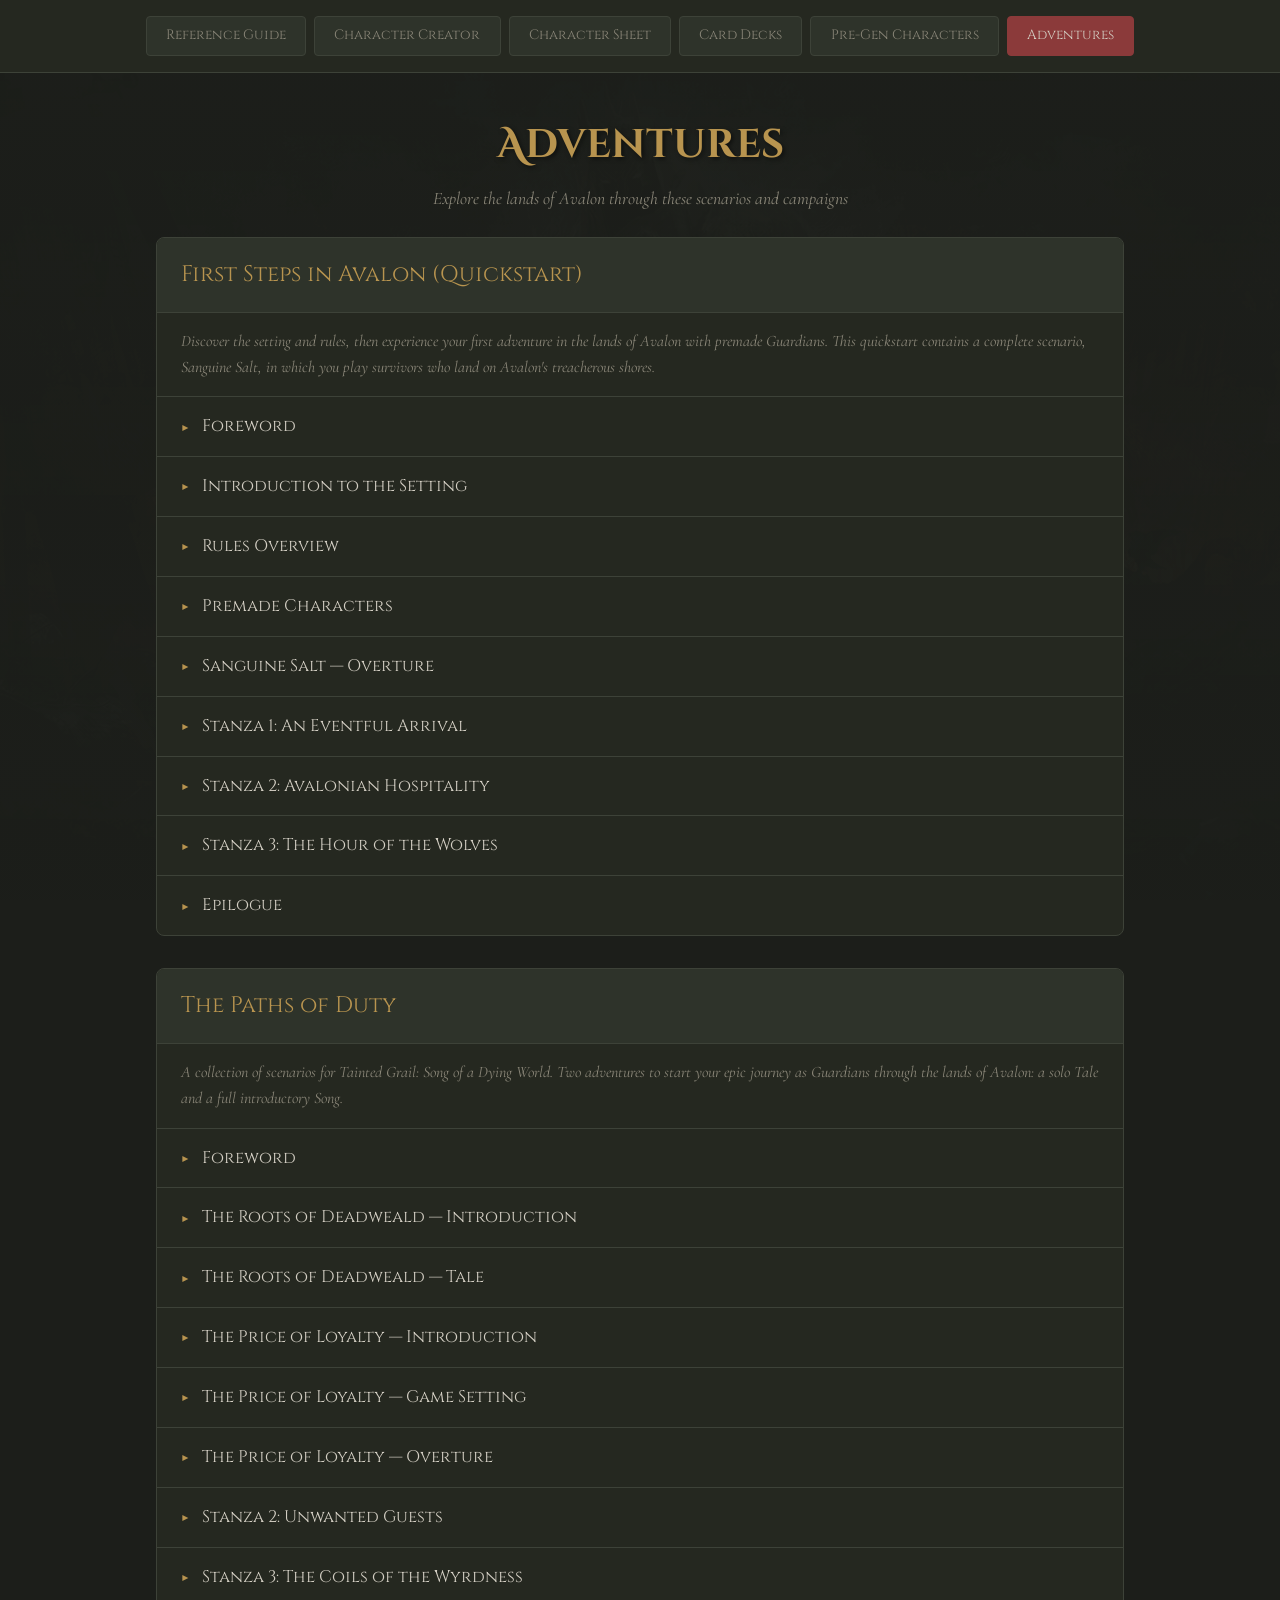
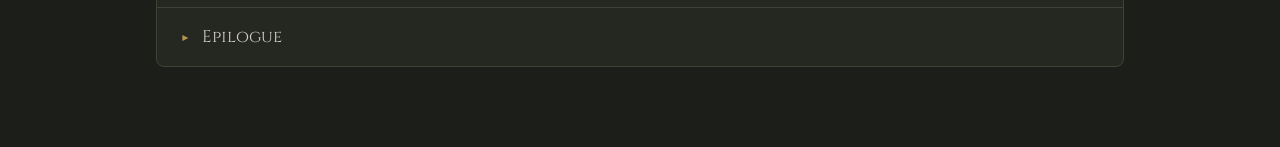
==== adventures.html @ 136510fa "Add files via upload" ====
<!DOCTYPE html>
<html lang="en">
<head>
    <meta charset="UTF-8">
    <meta name="viewport" content="width=device-width, initial-scale=1.0">
    <title>Adventures - Tainted Grail</title>
    <link href="https://fonts.googleapis.com/css2?family=Cinzel+Decorative:wght@400;700&family=Cinzel:wght@400;600;700&family=Cormorant+Garamond:ital,wght@0,400;0,600;1,400&display=swap" rel="stylesheet">
    <style>
        :root {
            --bg-primary: #1c1e1a;
            --bg-secondary: #252820;
            --bg-card: #2e332a;
            --text-primary: #d4cfc4;
            --text-secondary: #8a8678;
            --accent: #8b3a3a;
            --gold: #b8944f;
            --green: #6b8f71;
            --border: #3d4238;
        }

        * { margin: 0; padding: 0; box-sizing: border-box; }

        body {
            font-family: 'Cormorant Garamond', serif;
            background-color: var(--bg-primary);
            color: var(--text-primary);
            min-height: 100vh;
            line-height: 1.6;
        }

        body::before {
            content: '';
            position: fixed;
            top: 0; left: 0; width: 100%; height: 100%;
            background: url('King_Arthur.jpg') center/cover no-repeat fixed;
            opacity: 0.15;
            z-index: -2;
        }

        body::after {
            content: '';
            position: fixed;
            top: 0; left: 0; width: 100%; height: 100%;
            background: linear-gradient(180deg, rgba(28,30,26,0.95) 0%, rgba(28,30,26,0.85) 50%, rgba(28,30,26,0.95) 100%);
            z-index: -1;
        }

        .top-nav {
            background: var(--bg-secondary);
            border-bottom: 1px solid var(--border);
            padding: 1rem;
            position: sticky;
            top: 0;
            z-index: 100;
        }

        .tab-buttons {
            display: flex;
            flex-wrap: wrap;
            gap: 0.5rem;
            justify-content: center;
            max-width: 1200px;
            margin: 0 auto;
        }

        .tab-btn {
            padding: 0.5rem 1.2rem;
            background: var(--bg-card);
            border: 1px solid var(--border);
            border-radius: 4px;
            color: var(--text-secondary);
            text-decoration: none;
            font-family: 'Cinzel', serif;
            font-size: 0.85rem;
            transition: all 0.3s ease;
        }

        .tab-btn:hover, .tab-btn.active {
            background: var(--accent);
            color: var(--text-primary);
            border-color: var(--accent);
        }

        .page-header {
            text-align: center;
            padding: 2.5rem 1rem 1.5rem;
        }

        .page-header h1 {
            font-family: 'Cinzel Decorative', cursive;
            font-size: 2.5rem;
            color: var(--gold);
            text-shadow: 2px 2px 4px rgba(0,0,0,0.5);
            margin-bottom: 0.5rem;
        }

        .page-header p {
            color: var(--text-secondary);
            font-size: 1.1rem;
            font-style: italic;
        }

        /* Adventure Content */
        .content-wrapper {
            max-width: 1000px;
            margin: 0 auto;
            padding: 0 1rem 3rem;
        }

        .adventure-block {
            background: var(--bg-secondary);
            border: 1px solid var(--border);
            border-radius: 8px;
            margin-bottom: 2rem;
            overflow: hidden;
        }

        .adventure-title {
            font-family: 'Cinzel', serif;
            font-size: 1.4rem;
            color: var(--gold);
            padding: 1.2rem 1.5rem;
            background: var(--bg-card);
            border-bottom: 1px solid var(--border);
        }

        .adventure-intro {
            padding: 1rem 1.5rem;
            font-size: 1rem;
            color: var(--text-secondary);
            font-style: italic;
            border-bottom: 1px solid var(--border);
        }

        /* Collapsible Chapters */
        .chapter {
            border-bottom: 1px solid var(--border);
        }

        .chapter:last-child { border-bottom: none; }

        .chapter-header {
            display: flex;
            align-items: center;
            padding: 1rem 1.5rem;
            cursor: pointer;
            transition: background 0.2s ease;
            gap: 0.8rem;
        }

        .chapter-header:hover {
            background: rgba(184,148,79,0.05);
        }

        .chapter-arrow {
            color: var(--gold);
            font-size: 0.8rem;
            transition: transform 0.3s ease;
            flex-shrink: 0;
        }

        .chapter.open .chapter-arrow {
            transform: rotate(90deg);
        }

        .chapter-name {
            font-family: 'Cinzel', serif;
            font-size: 1.05rem;
            color: var(--text-primary);
        }

        .chapter-content {
            display: none;
            padding: 0 1.5rem 1.5rem 2.5rem;
            font-size: 1rem;
            line-height: 1.8;
        }

        .chapter.open .chapter-content {
            display: block;
        }

        .chapter-content p {
            margin-bottom: 1rem;
        }

        .chapter-content h4 {
            font-family: 'Cinzel', serif;
            color: var(--gold);
            margin: 1.2rem 0 0.5rem;
            font-size: 1rem;
        }

        .chapter-content .boxed {
            background: var(--bg-card);
            border: 1px solid var(--border);
            border-radius: 6px;
            padding: 1rem;
            margin: 1rem 0;
        }

        .chapter-content .boxed strong {
            color: var(--gold);
        }

        .chapter-content ul {
            margin: 0.5rem 0 1rem 1.5rem;
        }

        .chapter-content ul li {
            margin-bottom: 0.3rem;
        }

        @media (max-width: 768px) {
            .page-header h1 { font-size: 1.8rem; }
            .tab-btn { font-size: 0.75rem; padding: 0.4rem 0.8rem; }
            .adventure-title { font-size: 1.2rem; }
            .chapter-header { padding: 0.8rem 1rem; }
            .chapter-content { padding: 0 1rem 1rem 1.8rem; }
        }
    </style>
</head>
<body>
    <nav class="top-nav">
        <div class="tab-buttons">
            <a href="index.html" class="tab-btn">Reference Guide</a>
            <a href="index.html#tab-creator" class="tab-btn">Character Creator</a>
            <a href="index.html#tab-sheet" class="tab-btn">Character Sheet</a>
            <a href="decks.html" class="tab-btn">Card Decks</a>
            <a href="pregens.html" class="tab-btn">Pre-Gen Characters</a>
            <a href="adventures.html" class="tab-btn active">Adventures</a>
        </div>
    </nav>

    <div class="page-header">
        <h1>Adventures</h1>
        <p>Explore the lands of Avalon through these scenarios and campaigns</p>
    </div>

    <div class="content-wrapper">

        <!-- First Steps in Avalon -->
        <div class="adventure-block">
            <div class="adventure-title">First Steps in Avalon (Quickstart)</div>
            <div class="adventure-intro">
                Discover the setting and rules, then experience your first adventure in the lands of Avalon with premade Guardians. This quickstart contains a complete scenario, <em>Sanguine Salt</em>, in which you play survivors who land on Avalon's treacherous shores.
            </div>

            <div class="chapter" id="qs-foreword">
                <div class="chapter-header" onclick="toggleChapter('qs-foreword')">
                    <span class="chapter-arrow">&#9654;</span>
                    <span class="chapter-name">Foreword</span>
                </div>
                <div class="chapter-content">
                    <p><em>First Steps In Avalon</em> is a quickstart for the role-playing game Tainted Grail: Song of a Dying World. Discover the setting and rules, then experience your first adventure in the lands of Avalon with premade Guardians.</p>
                    <p>The quickstart includes:</p>
                    <ul>
                        <li><strong>Introduction to the Setting</strong> &mdash; Tainted Grail is a twilight fantasy setting with a melancholic and corrupted reinterpretation of the Arthurian cycle and Celtic myths.</li>
                        <li><strong>Rules Overview</strong> &mdash; Uses an adapted version of the Shadows of Esteren rules system. Intuitive and accessible, emphasis on roleplaying and moral development.</li>
                        <li><strong>Premade Characters</strong> &mdash; Four simplified Character Sheets: Algren the dedicated bodyguard; Thane Jarna; Sheem the reckless navigator; and Velnort the clan chronicler.</li>
                        <li><strong>First Song: Sanguine Salt</strong> &mdash; A complete scenario in which you play survivors landing on Avalon's treacherous shores.</li>
                    </ul>
                </div>
            </div>

            <div class="chapter" id="qs-setting">
                <div class="chapter-header" onclick="toggleChapter('qs-setting')">
                    <span class="chapter-arrow">&#9654;</span>
                    <span class="chapter-name">Introduction to the Setting</span>
                </div>
                <div class="chapter-content">
                    <p>Tainted Grail is a twilight fantasy setting inspired by the Arthurian myth and Celtic legends. The Characters belong to one of the last surviving human communities after a terrible cataclysm, the Fall of Avalon, which occurred a century ago on the mysterious isle of Avalon.</p>
                    <p>The island was once home to the legendary King Arthur and his people, who fled a deadly epidemic known as the Red Death. However, their new home was no hospitable shelter: soon, humanity had to wrest its right to exist and come to terms with Avalon's endemic forces, such as the Wyrdness&mdash;a transformative magical phenomenon frequently occurring as a dense fog&mdash;and the Fore-dwellers&mdash;four-armed titans believed to be the island's original inhabitants.</p>
                    <h4>Before Avalon</h4>
                    <p>So much knowledge was lost in the exodus to Avalon. Upon leaving the Homelands, humanity renounced its roots. They followed King Arthur across the sea, himself guided by a disembodied voice and supernatural visions. Arthur and his own landed on a strange island. There was no Red Death to be found here: only a far more fearsome ancestral calamity.</p>
                    <h4>The Fore-dwellers and the Conquest of Avalon</h4>
                    <p>After landing on Avalon, humanity's ordeal was far from over. The island wasn't uninhabited and Man now had to contend with the Fore-dwellers: powerful, four-armed creatures encased in heavy armor. Thanks to treachery within their ranks and Arthur's valor, the giants lost their edge and were driven back to the heart of the island. Then began the construction of Camelot, the seat of royal power.</p>
                    <h4>Merlin and the Menhirs</h4>
                    <p>Merlin was Arthur's most trusted advisor and a great arcane theorist. He magically altered the standing stones that dot the island. The menhirs gained the power to repel the Wyrdness and weaken the Fore-dwellers. Over three centuries later, the menhirs' magic was extinguished and no one knows why. Avalon fell prey to chaos and the primordial Wyrdness.</p>
                    <h4>Queen Morgaine and the Raven Lord</h4>
                    <p>With the Wyrdness and the Fore-dwellers, the age-old hatred returned. Humanity went mad and the island descended into civil war. One century later, the island has been divided into many smaller kingdoms. In the northern reaches, Lord Mordred learned necromancy and made pacts with dark powers. Queen Morgaine governs Camelot with her council, pushing for the recolonization of the island.</p>
                    <h4>The Wyrdness</h4>
                    <p>The Wyrdness isn't just a thick, mile-wide fog that holds the people of Avalon hostage. It moves with the wind, but seems to have a consciousness of its own. Everything it swallows&mdash;plants, beasts, men&mdash;is spat back out: broken, distorted, maddened, altered. Only an insane person would venture into the Wyrdness without a Wyrdcandle or some protective talisman.</p>
                    <h4>Avalon's Defenders</h4>
                    <p>Mistfarers are explorers, guides and sentries. Knights are the only ones who can stand up against the Fore-dwellers. Wyrdhunters are zealot avengers, hunting down abominations that slay peasants and knights alike.</p>
                </div>
            </div>

            <div class="chapter" id="qs-rules">
                <div class="chapter-header" onclick="toggleChapter('qs-rules')">
                    <span class="chapter-arrow">&#9654;</span>
                    <span class="chapter-name">Rules Overview</span>
                </div>
                <div class="chapter-content">
                    <h4>Ways</h4>
                    <p>A Character's mental or physical skills aren't defined by ability scores. Instead, the five Ways determine their major personality traits:</p>
                    <ul>
                        <li><strong>Awareness</strong> &mdash; link with their environment, the wild and the unpredictable world</li>
                        <li><strong>Combativeness</strong> &mdash; ardor and pugnacity, motivation and will to act</li>
                        <li><strong>Conviction</strong> &mdash; fervor, commitment and beliefs</li>
                        <li><strong>Creativity</strong> &mdash; imagination, inventiveness and resourcefulness</li>
                        <li><strong>Reason</strong> &mdash; intellect, rationalization, capacity to learn</li>
                    </ul>
                    <p>Each Way ranges from 1 to 5, with a different rating assigned to each.</p>

                    <h4>Skills (Domains)</h4>
                    <p>Skills are divided into 20 generic Domains. Each extends into Disciplines for specialization. Domain ratings max at 5; Disciplines range from 6 to 15.</p>
                    <div class="boxed">
                        <strong>Interpreting Skill Ratings:</strong> 0 = no knowledge; 1-2 = beginner; 3-5 = decent; 6-9 = professional; 10-12 = expert; 13-14 = master; 15 = living legend.
                    </div>

                    <h4>Resolution of Action</h4>
                    <p>Roll 1D10 + Domain (or Discipline) + associated Way against a Difficulty Threshold.</p>
                    <div class="boxed">
                        <strong>Difficulty Thresholds:</strong> Easy 8 | Standard 11 | Complicated 14 | Difficult 17 | Very Difficult 20 | Exceptional 25 | Heroic 30 | Superhuman 35
                    </div>

                    <h4>Combat</h4>
                    <p>Confrontations are brutal and merciless. The system emphasizes the danger of armed confrontation. Every battle can result in death. Players are urged to exercise caution and strategize.</p>

                    <h4>Health &amp; Sanity</h4>
                    <p>Characters track Health conditions (Good, Okay -1, Bad -2, Critical -3, Agony) and Sanity via Mental Resistance rolls and Torment/Rout mechanics.</p>

                    <h4>The Wyrdness</h4>
                    <p>The Wyrdness manifests as magical mist with varying levels of intensity. Effects range from minor discomfort to deadly transformation. Wyrdcandles and menhirs provide protection.</p>
                </div>
            </div>

            <div class="chapter" id="qs-characters">
                <div class="chapter-header" onclick="toggleChapter('qs-characters')">
                    <span class="chapter-arrow">&#9654;</span>
                    <span class="chapter-name">Premade Characters</span>
                </div>
                <div class="chapter-content">
                    <p>The quickstart includes four premade Guardians:</p>
                    <ul>
                        <li><strong>Algren</strong> &mdash; The dedicated bodyguard</li>
                        <li><strong>Jarna</strong> &mdash; Thane who didn't choose this life</li>
                        <li><strong>Sheem</strong> &mdash; The reckless navigator</li>
                        <li><strong>Velnort</strong> &mdash; The clan chronicler</li>
                    </ul>
                    <p>These are simplified Character Sheets suitable for learning the system. Full character creation rules are in the Corebook.</p>
                </div>
            </div>

            <div class="chapter" id="qs-overture">
                <div class="chapter-header" onclick="toggleChapter('qs-overture')">
                    <span class="chapter-arrow">&#9654;</span>
                    <span class="chapter-name">Sanguine Salt &mdash; Overture</span>
                </div>
                <div class="chapter-content">
                    <p>The scenario <em>Sanguine Salt</em> is the introductory adventure. Players take on the role of survivors landing on Avalon's treacherous shores. The Overture sets the scene and introduces the Characters to their situation.</p>
                    <p>This Song is designed for 2 to 4 players using the premade characters provided. One participant takes on the role of the leader (game master) while the others play the Guardians.</p>
                </div>
            </div>

            <div class="chapter" id="qs-stanza1">
                <div class="chapter-header" onclick="toggleChapter('qs-stanza1')">
                    <span class="chapter-arrow">&#9654;</span>
                    <span class="chapter-name">Stanza 1: An Eventful Arrival</span>
                </div>
                <div class="chapter-content">
                    <p>The Characters arrive at a coastal settlement battered by recent storms. The community is on edge after losing contact with neighboring villages. The Guardians must establish themselves, gather information, and decide how to approach the growing tension among the settlers.</p>
                    <p>Key elements include meeting the local population, investigating rumors of disappearances, and navigating social dynamics between factions within the hamlet.</p>
                </div>
            </div>

            <div class="chapter" id="qs-stanza2">
                <div class="chapter-header" onclick="toggleChapter('qs-stanza2')">
                    <span class="chapter-arrow">&#9654;</span>
                    <span class="chapter-name">Stanza 2: Avalonian Hospitality</span>
                </div>
                <div class="chapter-content">
                    <p>The Characters delve deeper into the community's troubles. They discover that the settlement's problems are not merely mundane &mdash; the Wyrdness creeps ever closer, and not everyone is what they seem. Trust is a rare commodity in Avalon.</p>
                    <p>This stanza focuses on investigation, social interaction, and building alliances. The Characters must piece together clues while managing the suspicion directed at outsiders.</p>
                </div>
            </div>

            <div class="chapter" id="qs-stanza3">
                <div class="chapter-header" onclick="toggleChapter('qs-stanza3')">
                    <span class="chapter-arrow">&#9654;</span>
                    <span class="chapter-name">Stanza 3: The Hour of the Wolves</span>
                </div>
                <div class="chapter-content">
                    <p>The climax of the adventure. The threats converge and the Characters must make difficult choices under pressure. Combat is likely, but clever players may find alternative solutions. The Wyrdness plays a central role in the final confrontation.</p>
                    <p>This stanza tests all the skills the players have learned: combat, social interaction, exploration, and moral decision-making. Multiple outcomes are possible depending on the Characters' actions throughout the scenario.</p>
                </div>
            </div>

            <div class="chapter" id="qs-epilogue">
                <div class="chapter-header" onclick="toggleChapter('qs-epilogue')">
                    <span class="chapter-arrow">&#9654;</span>
                    <span class="chapter-name">Epilogue</span>
                </div>
                <div class="chapter-content">
                    <p>The aftermath of the Characters' choices. Depending on outcomes, the settlement may be saved, transformed, or abandoned. The epilogue provides hooks for continuing adventures and transitions into the full Tainted Grail campaign.</p>
                </div>
            </div>
        </div>

        <!-- The Paths of Duty -->
        <div class="adventure-block">
            <div class="adventure-title">The Paths of Duty</div>
            <div class="adventure-intro">
                A collection of scenarios for Tainted Grail: Song of a Dying World. Two adventures to start your epic journey as Guardians through the lands of Avalon: a solo Tale and a full introductory Song.
            </div>

            <div class="chapter" id="pd-foreword">
                <div class="chapter-header" onclick="toggleChapter('pd-foreword')">
                    <span class="chapter-arrow">&#9654;</span>
                    <span class="chapter-name">Foreword</span>
                </div>
                <div class="chapter-content">
                    <p><em>The Paths of Duty</em> gives you two adventures to start your epic journey as Guardians through the lands of Avalon.</p>
                    <ul>
                        <li><strong>The Roots of Deadweald</strong> &mdash; A short choose-your-own-adventure Tale that teaches players and leaders about Tainted Grail with a step-by-step introduction. Play as Heane, a young woman traveling with her clan in their ultimate trek to find a safe, fertile land at the heart of Avalon.</li>
                        <li><strong>The Price of Loyalty</strong> &mdash; A complete introductory scenario exploring the themes and landscapes of the Tainted Grail TTRPG. Play the loyal defenders of the Bedegraine March, exposed to danger by the disappearance of its lord.</li>
                    </ul>
                </div>
            </div>

            <div class="chapter" id="pd-roots-intro">
                <div class="chapter-header" onclick="toggleChapter('pd-roots-intro')">
                    <span class="chapter-arrow">&#9654;</span>
                    <span class="chapter-name">The Roots of Deadweald &mdash; Introduction</span>
                </div>
                <div class="chapter-content">
                    <p><em>The Roots of Deadweald</em> is a Tale, a short Choose-Your-Own-Adventure scenario lasting 30 to 45 minutes. This Tale is for all participants at the table, regardless of role. Players and leaders alike can embark upon this adventure and discover Heane's story, which serves as an introduction to the universe and game mechanics.</p>
                    <p>It can be played by individual participants, one by one, or in pairs. If you opt to work as a duo, one participant can be the narrator, reading the directions aloud, while the other plays Heane.</p>
                    <h4>What You Need</h4>
                    <ul>
                        <li>A ten-sided die (D10)</li>
                        <li>Heane's Character Sheet (provided)</li>
                        <li>Paper and pencil for notes</li>
                    </ul>
                    <h4>Heane's Character</h4>
                    <p>Heane is a courageous 15-year-old nomad shepherdess from the People of the Hinterlands. She journeys through the mist with her family and their clan on a quest for a safe haven. Her Ways: Combativeness 5, Creativity 2, Awareness 4, Conviction 3, Reason 1. She has the Mistwalker advantage.</p>
                </div>
            </div>

            <div class="chapter" id="pd-roots-tale">
                <div class="chapter-header" onclick="toggleChapter('pd-roots-tale')">
                    <span class="chapter-arrow">&#9654;</span>
                    <span class="chapter-name">The Roots of Deadweald &mdash; Tale</span>
                </div>
                <div class="chapter-content">
                    <p>For days now, you have been traveling in a convoy together with what remains of your clan. Recently driven from your homeland by the Wyrdness, your only option was to set off for the unknown, for a land of sanctuary: Vertbreuil, a thousand-year-old forest in the middle of the island of Avalon, protected from the mists by an impenetrable ring of trees.</p>
                    <p>Day after day, the mist and wild beasts have thinned your ranks. Your group now numbers only a dozen scrawny individuals. Your parents are at the head of the procession, armed with the last working ogham, a magical stone that can keep the Wyrdness at bay.</p>
                    <p>The Tale introduces key mechanics through play:</p>
                    <ul>
                        <li><strong>First Resolution Roll</strong> &mdash; Perception, Compassion, or Natural Environment to assess a stranger approaching your convoy</li>
                        <li><strong>Combat: Initiative</strong> &mdash; Roll D10 + Speed to determine order of action</li>
                        <li><strong>Combat: Actions</strong> &mdash; Move (6 yards) and perform an action each Round</li>
                        <li><strong>Contested Actions</strong> &mdash; Stealth vs. pursuers' Perception</li>
                        <li><strong>The Wyrdness</strong> &mdash; Encounter with the mist and its effects</li>
                    </ul>
                    <p>Each resolution has success and failure paths that branch the narrative, teaching consequences of dice rolls while advancing Heane's story toward Deadweald.</p>
                </div>
            </div>

            <div class="chapter" id="pd-price-intro">
                <div class="chapter-header" onclick="toggleChapter('pd-price-intro')">
                    <span class="chapter-arrow">&#9654;</span>
                    <span class="chapter-name">The Price of Loyalty &mdash; Introduction</span>
                </div>
                <div class="chapter-content">
                    <p><em>The Price of Loyalty</em> is a complete introductory scenario for Tainted Grail: Song of a Dying World. It explores the themes and landscapes of the setting through a self-contained adventure.</p>
                    <p>The Characters play loyal defenders of the Bedegraine March, a moor on the edge of Camelot's domain. The March has been exposed to danger by the disappearance of Lord Rhunon and the departure of the region's armed forces to seek him out. With the fate of the inhabitants in your hands, you must give them reason to hope again.</p>
                    <p>This Song is designed to be played over 2-3 sessions and features themes of loyalty, duty, survival, and the moral complexity of leadership in desperate times.</p>
                </div>
            </div>

            <div class="chapter" id="pd-price-setting">
                <div class="chapter-header" onclick="toggleChapter('pd-price-setting')">
                    <span class="chapter-arrow">&#9654;</span>
                    <span class="chapter-name">The Price of Loyalty &mdash; Game Setting</span>
                </div>
                <div class="chapter-content">
                    <p>The Bedegraine March is a remote territory on Camelot's frontier. Its lord, Rhunon, was a just ruler who earned the loyalty of his subjects through fairness and protection. The March contains several hamlets connected by dangerous roads that cut through areas of varying Wyrdness levels.</p>
                    <p>Key locations, NPCs, and factions are established here, along with the political situation that creates the adventure's central tension.</p>
                </div>
            </div>

            <div class="chapter" id="pd-price-overture">
                <div class="chapter-header" onclick="toggleChapter('pd-price-overture')">
                    <span class="chapter-arrow">&#9654;</span>
                    <span class="chapter-name">The Price of Loyalty &mdash; Overture</span>
                </div>
                <div class="chapter-content">
                    <p>The adventure opens with the Characters in their routine roles within the March's convoy system. Lord Rhunon has been missing for weeks, and the armed forces left to find him days ago. The Characters are among the few defenders remaining.</p>
                    <p>The Overture establishes the initial situation, introduces key NPCs, and presents the first challenges: maintaining order, protecting civilians, and deciding priorities with limited resources.</p>
                </div>
            </div>

            <div class="chapter" id="pd-price-stanza2">
                <div class="chapter-header" onclick="toggleChapter('pd-price-stanza2')">
                    <span class="chapter-arrow">&#9654;</span>
                    <span class="chapter-name">Stanza 2: Unwanted Guests</span>
                </div>
                <div class="chapter-content">
                    <p>Outsiders arrive in the March &mdash; refugees, opportunists, or something worse? The Characters must decide how to handle the newcomers while managing growing unrest among the locals. Resources are scarce and trust is in short supply.</p>
                    <p>This stanza emphasizes social challenges, investigation, and moral dilemmas. The Characters' choices here will shape the rest of the adventure and determine which allies and enemies they accumulate.</p>
                </div>
            </div>

            <div class="chapter" id="pd-price-stanza3">
                <div class="chapter-header" onclick="toggleChapter('pd-price-stanza3')">
                    <span class="chapter-arrow">&#9654;</span>
                    <span class="chapter-name">Stanza 3: The Coils of the Wyrdness</span>
                </div>
                <div class="chapter-content">
                    <p>The Wyrdness closes in on the March. The true threat reveals itself &mdash; a supernatural danger that tests the Characters' combat prowess, magical knowledge, and resolve. Previous choices come to fruition as allies prove their worth or betrayals are revealed.</p>
                    <p>This climactic stanza combines exploration of Wyrdness-affected terrain, confrontation with supernatural threats, and the culmination of the political tensions established earlier. Multiple paths to resolution exist depending on earlier decisions.</p>
                </div>
            </div>

            <div class="chapter" id="pd-price-epilogue">
                <div class="chapter-header" onclick="toggleChapter('pd-price-epilogue')">
                    <span class="chapter-arrow">&#9654;</span>
                    <span class="chapter-name">Epilogue</span>
                </div>
                <div class="chapter-content">
                    <p>The fate of the Bedegraine March is decided. Depending on the Characters' actions, the region may be stabilized under new leadership, fall to chaos, or find an unexpected path forward. Lord Rhunon's fate is revealed, and the Characters must reckon with the consequences of their loyalty and duty.</p>
                    <p>The epilogue provides experience rewards, Chronicle of Avalon integration points, and seeds for future adventures in the larger Tainted Grail campaign.</p>
                </div>
            </div>
        </div>

    </div>

    <script>
    function toggleChapter(id) {
        const chapter = document.getElementById(id);
        chapter.classList.toggle('open');
    }
    </script>
</body>
</html>
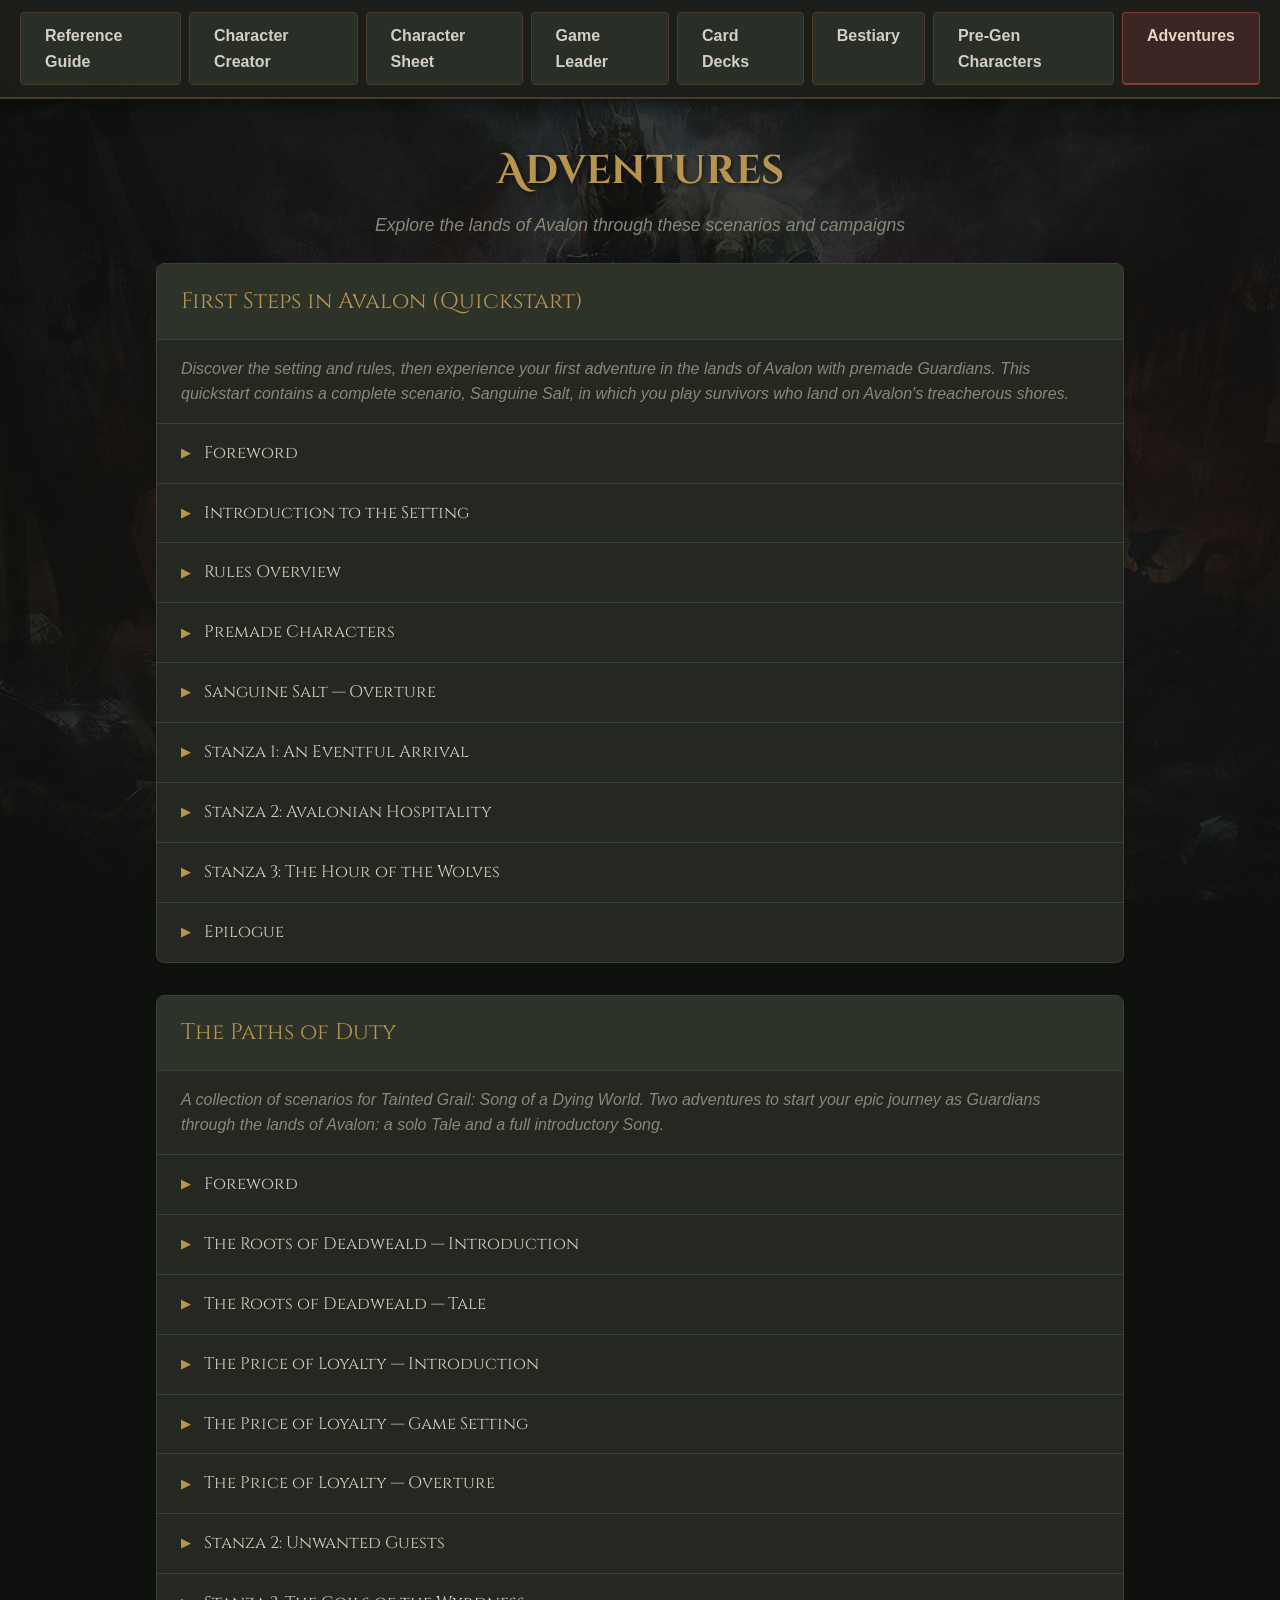
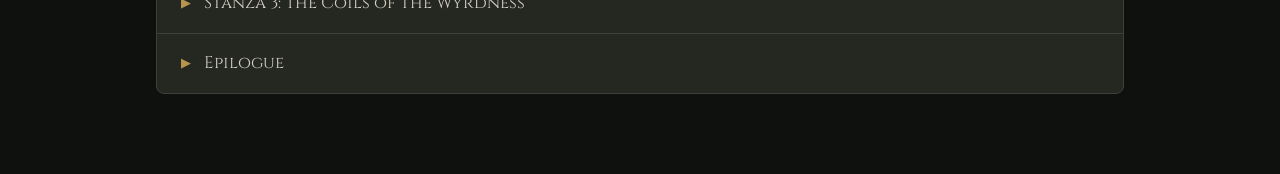
==== commit ae62843a: "Add files via upload" ====
--- a/adventures.html
+++ b/adventures.html
@@ -4,82 +4,14 @@
     <meta charset="UTF-8">
     <meta name="viewport" content="width=device-width, initial-scale=1.0">
     <title>Adventures - Tainted Grail</title>
-    <link href="https://fonts.googleapis.com/css2?family=Cinzel+Decorative:wght@400;700&family=Cinzel:wght@400;600;700&family=Cormorant+Garamond:ital,wght@0,400;0,600;1,400&display=swap" rel="stylesheet">
+    <link href="https://fonts.googleapis.com/css2?family=Cinzel+Decorative:wght@400;700;900&family=Cinzel:wght@400;600;700&family=Cormorant+Garamond:ital,wght@0,400;0,600;1,400&display=swap" rel="stylesheet">
+    <link rel="stylesheet" href="styles.css">
     <style>
-        :root {
-            --bg-primary: #1c1e1a;
-            --bg-secondary: #252820;
-            --bg-card: #2e332a;
-            --text-primary: #d4cfc4;
-            --text-secondary: #8a8678;
-            --accent: #8b3a3a;
-            --gold: #b8944f;
-            --green: #6b8f71;
-            --border: #3d4238;
-        }
-
-        * { margin: 0; padding: 0; box-sizing: border-box; }
-
-        body {
-            font-family: 'Cormorant Garamond', serif;
-            background-color: var(--bg-primary);
-            color: var(--text-primary);
-            min-height: 100vh;
-            line-height: 1.6;
-        }
-
-        body::before {
-            content: '';
-            position: fixed;
-            top: 0; left: 0; width: 100%; height: 100%;
-            background: url('King_Arthur.jpg') center/cover no-repeat fixed;
-            opacity: 0.15;
-            z-index: -2;
-        }
-
-        body::after {
-            content: '';
-            position: fixed;
-            top: 0; left: 0; width: 100%; height: 100%;
-            background: linear-gradient(180deg, rgba(28,30,26,0.95) 0%, rgba(28,30,26,0.85) 50%, rgba(28,30,26,0.95) 100%);
-            z-index: -1;
-        }
-
-        .top-nav {
-            background: var(--bg-secondary);
-            border-bottom: 1px solid var(--border);
-            padding: 1rem;
-            position: sticky;
-            top: 0;
-            z-index: 100;
-        }
-
-        .tab-buttons {
-            display: flex;
-            flex-wrap: wrap;
-            gap: 0.5rem;
-            justify-content: center;
-            max-width: 1200px;
-            margin: 0 auto;
-        }
-
-        .tab-btn {
-            padding: 0.5rem 1.2rem;
-            background: var(--bg-card);
-            border: 1px solid var(--border);
-            border-radius: 4px;
-            color: var(--text-secondary);
-            text-decoration: none;
-            font-family: 'Cinzel', serif;
-            font-size: 0.85rem;
-            transition: all 0.3s ease;
-        }
-
-        .tab-btn:hover, .tab-btn.active {
-            background: var(--accent);
-            color: var(--text-primary);
-            border-color: var(--accent);
-        }
+        /* Page-specific styles. Shared chrome (palette, body, background, nav,
+           tab buttons) is inherited from styles.css to match the main tabs. */
+
+        /* These pages use <a> tags for nav; keep them looking like the button tabs. */
+        .top-nav .tab-btn { text-decoration: none; }
 
         .page-header {
             text-align: center;
@@ -226,7 +158,9 @@
             <a href="index.html" class="tab-btn">Reference Guide</a>
             <a href="index.html#tab-creator" class="tab-btn">Character Creator</a>
             <a href="index.html#tab-sheet" class="tab-btn">Character Sheet</a>
+            <a href="index.html#tab-leader" class="tab-btn">Game Leader</a>
             <a href="decks.html" class="tab-btn">Card Decks</a>
+            <a href="bestiary.html" class="tab-btn">Bestiary</a>
             <a href="pregens.html" class="tab-btn">Pre-Gen Characters</a>
             <a href="adventures.html" class="tab-btn active">Adventures</a>
         </div>
--- a/styles.css
+++ b/styles.css
@@ -0,0 +1,500 @@
+/**
+ * Tainted Grail: Song of a Dying World
+ * Main Stylesheet
+ * 
+ * Sections:
+ * 1. CSS Variables & Reset
+ * 2. Top Navigation Bar
+ * 3. Tab Content Areas
+ * 4. Reference Guide Styles
+ * 5. Character Creator Styles
+ * 6. Character Sheet (Parchment) Styles
+ * 7. Dice Roller Styles (legacy, embedded in sheet)
+ * 8. Domain Tooltips
+ * 9. Color Recommendations
+ * 10. Roll Modal
+ * 11. Responsive Breakpoints
+ * 12. Print Styles
+ */
+
+        :root {
+            --bg-primary: #1c1e1a;
+            --bg-secondary: #252820;
+            --bg-card: #2e332a;
+            --text-primary: #d4cfc4;
+            --text-secondary: #8a8678;
+            --accent: #8b3a3a;
+            --accent-hover: #a84444;
+            --gold: #b8944f;
+            --green: #6b8f71;
+            --border: #3d4238;
+        }
+        * { margin: 0; padding: 0; box-sizing: border-box; }
+        body { font-family: 'Segoe UI', Tahoma, Geneva, Verdana, sans-serif; background-color: #0f110e; color: var(--text-primary); line-height: 1.6; padding: 0; background-image: url('King_Arthur.jpg'); background-size: cover; background-attachment: fixed; background-position: center top; min-height: 100vh; }
+        body::before { content: ''; position: fixed; top: 0; left: 0; width: 100%; height: 100%; background: rgba(15, 17, 14, 0.82); z-index: 0; pointer-events: none; }
+        body > * { position: relative; z-index: 1; }
+
+        /* ===== TOP NAVIGATION BAR ===== */
+        .top-nav {
+            position: sticky;
+            top: 0;
+            z-index: 1000;
+            background: rgba(28, 30, 26, 0.95);
+            border-bottom: 2px solid #4a3a2a;
+            padding: 12px 20px;
+            display: flex;
+            align-items: center;
+            justify-content: center;
+            flex-wrap: wrap;
+            gap: 10px;
+            box-shadow: 0 4px 20px rgba(0,0,0,0.5);
+        }
+        .top-nav .site-title {
+            display: none;
+        }
+        .top-nav .tab-buttons {
+            display: flex;
+            gap: 8px;
+        }
+        .top-nav .tab-btn {
+            padding: 10px 24px;
+            border: 1px solid #4a3a2a;
+            border-radius: 4px;
+            background: rgba(46, 51, 42, 0.8);
+            color: var(--text-primary);
+            font-size: 1rem;
+            font-weight: bold;
+            cursor: pointer;
+            transition: all 0.2s;
+        }
+        .top-nav .tab-btn:hover {
+            border-color: var(--gold);
+            background: rgba(184, 148, 79, 0.1);
+            text-shadow: 0 0 6px rgba(184, 148, 79, 0.3);
+        }
+        .top-nav .tab-btn.active {
+            border-color: var(--accent);
+            background: rgba(139, 58, 58, 0.3);
+            color: #e8d4c4;
+            border-bottom: 2px solid var(--accent);
+        }
+
+        /* ===== TAB CONTENT AREAS ===== */
+        .tab-content {
+            display: none;
+            padding: 20px;
+            padding-top: 20px;
+        }
+        .tab-content.active {
+            display: block;
+        }
+
+        /* ===== REFERENCE GUIDE STYLES ===== */
+        #tab-reference .container { max-width: 1050px; margin: 0 auto; margin-top: -75px; }
+        #tab-reference h1 { text-align: center; margin-bottom: 10px; }
+        .tg-title { display: flex; flex-direction: column; align-items: center; line-height: 1; margin-bottom: 15px; }
+        .tg-title-top { font-family: 'Cinzel', 'Times New Roman', serif; font-size: 0.4em; letter-spacing: 6px; text-transform: uppercase; color: #9a8868; font-weight: 400; margin-bottom: 0; }
+        .tg-title-main { font-family: 'Cinzel Decorative', 'Times New Roman', serif; font-size: 1.6em; letter-spacing: 4px; color: #c8a855; font-weight: 900; text-shadow: 0 1px 0 #7a5a20, 0 2px 0 #5a4018, 0 3px 6px rgba(0,0,0,0.8), 0 0 30px rgba(180,140,50,0.12); }
+        .tg-title-bottom { font-family: 'Cinzel', 'Times New Roman', serif; font-size: 0.3em; letter-spacing: 4px; text-transform: uppercase; color: #7a6a50; font-weight: 400; margin-top: 8px; }
+        #tab-reference .subtitle { text-align: center; color: var(--text-secondary); margin-top: -85px; margin-bottom: 30px; font-style: italic; }
+        #tab-reference .nav-links { display: flex; flex-wrap: wrap; gap: 8px; justify-content: center; margin-bottom: 30px; padding: 15px; background: rgba(46,51,42,0.5); border-radius: 6px; border: 1px solid var(--border); }
+        #tab-reference .nav-links a { color: var(--green); text-decoration: none; padding: 5px 10px; border-radius: 4px; font-size: 0.85em; transition: all 0.2s; }
+        #tab-reference .nav-links a:hover { background: rgba(107,143,113,0.15); color: #a4c9a8; }
+        #tab-reference .chapter { margin-bottom: 20px; }
+        #tab-reference .chapter-header { background: rgba(37, 40, 32, 0.85); border: 1px solid var(--border); border-radius: 6px; padding: 15px 20px; cursor: pointer; display: flex; align-items: center; justify-content: space-between; transition: all 0.2s; }
+        #tab-reference .chapter-header:hover { border-color: var(--gold); background: rgba(54, 61, 48, 0.9); box-shadow: 0 2px 12px rgba(184,148,79,0.1); }
+        #tab-reference .chapter-header h2 { color: var(--gold); font-size: 1.3em; }
+        #tab-reference .chapter-header .toggle { color: var(--accent); font-size: 1.5em; font-weight: bold; }
+        #tab-reference .chapter-content { display: none; padding: 20px; background: rgba(37, 40, 32, 0.8); border: 1px solid var(--border); border-top: none; border-radius: 0 0 6px 6px; margin-top: -6px; }
+        #tab-reference .chapter-content.active { display: block; }
+        #tab-reference .section { margin-bottom: 15px; border: 1px solid var(--border); border-radius: 4px; overflow: hidden; }
+        #tab-reference .section-header { background: var(--bg-card); padding: 10px 15px; cursor: pointer; display: flex; align-items: center; justify-content: space-between; transition: all 0.2s; }
+        #tab-reference .section-header:hover { background: #363d30; }
+        #tab-reference .section-header h3 { color: var(--green); font-size: 1.05em; }
+        #tab-reference .section-header .toggle { color: var(--green); font-size: 1.2em; }
+        #tab-reference .section-content { display: none; padding: 15px; background: rgba(37, 40, 32, 0.7); }
+        #tab-reference .section-content.active { display: block; }
+        #tab-reference table { width: 100%; border-collapse: collapse; margin: 10px 0; font-size: 0.9em; }
+        #tab-reference th { background: rgba(46,51,42,0.8); color: var(--gold); padding: 8px 10px; text-align: left; border: 1px solid var(--border); }
+        #tab-reference td { padding: 6px 10px; border: 1px solid var(--border); }
+        #tab-reference tr:nth-child(even) td { background: rgba(28, 30, 26, 0.4); }
+        #tab-reference .highlight { background: rgba(139, 58, 58, 0.1); border-left: 3px solid var(--accent); padding: 10px 15px; margin: 10px 0; border-radius: 0 4px 4px 0; }
+        #tab-reference .formula { background: rgba(107, 143, 113, 0.1); border-left: 3px solid var(--green); padding: 10px 15px; margin: 10px 0; border-radius: 0 4px 4px 0; font-family: 'Courier New', monospace; }
+        #tab-reference .tip { background: rgba(184, 148, 79, 0.08); border-left: 3px solid var(--gold); padding: 10px 15px; margin: 10px 0; border-radius: 0 4px 4px 0; }
+        #tab-reference .example { background: rgba(107, 143, 113, 0.08); border-left: 3px solid #5a7a5e; padding: 10px 15px; margin: 10px 0; border-radius: 0 4px 4px 0; font-style: italic; }
+        #tab-reference ul, #tab-reference ol { padding-left: 20px; margin: 8px 0; }
+        #tab-reference li { margin-bottom: 4px; }
+        #tab-reference strong { color: var(--gold); }
+        #tab-reference p { margin-bottom: 8px; }
+        #tab-reference h4 { color: var(--gold); margin: 12px 0 6px 0; }
+        #tab-reference .spell-school { color: var(--accent); font-weight: bold; font-size: 1.05em; margin: 15px 0 5px 0; border-bottom: 1px solid var(--border); padding-bottom: 5px; }
+        @keyframes refSectionPulse { 0% { transform: scale(0.95); opacity: 0; } 50% { transform: scale(1.02); } 100% { transform: scale(1); opacity: 1; } }
+
+        /* ===== CHARACTER CREATOR STYLES ===== */
+        #tab-creator .cc-container { max-width: 900px; margin: 0 auto; }
+        #tab-creator .cc-header { text-align: center; padding: 20px 0; border-bottom: 2px solid var(--border); margin-bottom: 30px; }
+        #tab-creator .cc-header h1 { font-family: 'Cinzel Decorative', 'Cinzel', serif; color: var(--gold); font-size: 2.5rem; margin-bottom: 5px; text-shadow: 2px 2px 4px rgba(0,0,0,0.5); }
+        #tab-creator .cc-header p { font-family: 'Cinzel', serif; color: var(--text-secondary); opacity: 0.8; font-size: 1rem; }
+
+        /* Progress Bar */
+        #tab-creator .progress-container { margin-bottom: 30px; }
+        #tab-creator .progress-steps { display: flex; justify-content: space-between; margin-bottom: 10px; flex-wrap: wrap; gap: 5px; }
+        #tab-creator .progress-step { font-size: 0.7rem; padding: 4px 8px; border-radius: 12px; background: var(--bg-secondary); border: 1px solid var(--border); color: var(--text-primary); opacity: 0.5; cursor: pointer; transition: all 0.3s; }
+        #tab-creator .progress-step.active { background: var(--accent); border-color: var(--accent); opacity: 1; color: #fff; }
+        #tab-creator .progress-step.completed { background: var(--green); border-color: var(--green); opacity: 0.8; color: #1a1a2e; }
+        #tab-creator .progress-bar { height: 6px; background: var(--bg-secondary); border-radius: 3px; overflow: hidden; }
+        #tab-creator .progress-bar-fill { height: 100%; background: linear-gradient(90deg, var(--accent), var(--gold)); transition: width 0.4s ease; border-radius: 3px; }
+
+        /* Step Panels */
+        #tab-creator .step-panel { display: none; background: var(--bg-secondary); border: 1px solid var(--border); border-radius: 12px; padding: 30px; animation: ccFadeIn 0.3s ease; }
+        #tab-creator .step-panel.active { display: block; }
+        @keyframes ccFadeIn { from { opacity: 0; transform: translateY(10px); } to { opacity: 1; transform: translateY(0); } }
+        #tab-creator .step-panel h2 { color: var(--gold); margin-bottom: 5px; font-size: 1.5rem; }
+        #tab-creator .step-panel .step-desc { color: var(--text-primary); opacity: 0.7; margin-bottom: 20px; font-size: 0.9rem; }
+
+        /* Radio / Checkbox Groups */
+        #tab-creator .option-group { display: grid; gap: 10px; margin-bottom: 20px; }
+        #tab-creator .option-card { background: var(--bg-card); border: 2px solid var(--border); border-radius: 6px; padding: 15px; cursor: pointer; transition: all 0.2s; }
+        #tab-creator .option-card:hover { border-color: var(--gold); box-shadow: 0 2px 10px rgba(184,148,79,0.1); }
+        #tab-creator .option-card.selected { border-color: var(--accent); background: rgba(139, 58, 58, 0.15); }
+        #tab-creator .option-card input[type="radio"], #tab-creator .option-card input[type="checkbox"] { display: none; }
+        #tab-creator .option-card label { cursor: pointer; display: block; }
+        #tab-creator .option-card .option-title { font-weight: bold; color: var(--gold); font-size: 1.05rem; }
+        #tab-creator .option-card .option-detail { color: var(--text-primary); opacity: 0.8; font-size: 0.85rem; margin-top: 5px; display: none; }
+        #tab-creator .option-card.selected .option-detail { display: block; }
+
+        /* Dropdowns & Inputs */
+        #tab-creator select { background: var(--bg-card); color: var(--text-primary); border: 1px solid var(--border); padding: 10px 15px; border-radius: 6px; font-size: 1rem; width: 100%; cursor: pointer; }
+        #tab-creator select:focus { outline: none; border-color: var(--accent); }
+        #tab-creator input[type="text"], #tab-creator input[type="number"], #tab-creator textarea { background: var(--bg-card); color: var(--text-primary); border: 1px solid var(--border); padding: 10px 15px; border-radius: 6px; font-size: 1rem; width: 100%; font-family: inherit; }
+        #tab-creator input[type="text"]:focus, #tab-creator input[type="number"]:focus, #tab-creator textarea:focus { outline: none; border-color: var(--accent); }
+        #tab-creator textarea { min-height: 80px; resize: vertical; }
+
+        /* Buttons */
+        #tab-creator .btn-row { display: flex; justify-content: space-between; margin-top: 30px; gap: 10px; }
+        #tab-creator .btn { padding: 12px 30px; border: none; border-radius: 6px; font-size: 1rem; cursor: pointer; transition: all 0.2s; font-weight: bold; }
+        #tab-creator .btn-next { background: var(--accent); color: #e8d4c4; }
+        #tab-creator .btn-next:hover { background: #6b2a2a; }
+        #tab-creator .btn-back { background: var(--bg-card); color: var(--text-primary); border: 1px solid var(--border); }
+        #tab-creator .btn-back:hover { border-color: var(--gold); }
+        #tab-creator .btn-next:disabled { opacity: 0.4; cursor: not-allowed; }
+
+        /* Ways Table */
+        #tab-creator .ways-table { width: 100%; border-collapse: collapse; margin-bottom: 15px; }
+        #tab-creator .ways-table th, #tab-creator .ways-table td { padding: 10px 12px; text-align: left; border-bottom: 1px solid var(--border); }
+        #tab-creator .ways-table th { color: var(--gold); font-size: 0.85rem; text-transform: uppercase; }
+        #tab-creator .ways-table td select { width: 80px; }
+        #tab-creator .ways-table .fault { color: var(--accent); font-size: 0.8rem; font-style: italic; }
+
+        /* Domains Grid */
+        #tab-creator .domains-section { margin-bottom: 20px; }
+        #tab-creator .domains-section h3 { color: var(--green); font-size: 1rem; margin-bottom: 10px; padding-bottom: 5px; border-bottom: 1px solid var(--border); }
+        #tab-creator .domain-row { display: flex; justify-content: space-between; align-items: center; padding: 8px 12px; background: var(--bg-card); border-radius: 6px; margin-bottom: 6px; }
+        #tab-creator .domain-row .domain-name { flex: 1; }
+        #tab-creator .domain-row .domain-bonus { color: var(--green); font-size: 0.8rem; margin-right: 10px; }
+        #tab-creator .domain-row input[type="number"] { width: 60px; text-align: center; padding: 5px; }
+
+        /* XP Pool */
+        #tab-creator .xp-display { background: var(--bg-card); border: 1px solid var(--border); border-radius: 8px; padding: 15px; text-align: center; margin-bottom: 20px; }
+        #tab-creator .xp-display .xp-number { font-size: 2rem; font-weight: bold; color: var(--gold); }
+        #tab-creator .xp-display .xp-label { font-size: 0.85rem; opacity: 0.7; }
+
+        /* Advantages/Disadvantages */
+        #tab-creator .adv-section { margin-bottom: 25px; }
+        #tab-creator .adv-section h3 { color: var(--gold); margin-bottom: 10px; }
+        #tab-creator .adv-grid { display: grid; gap: 6px; }
+        #tab-creator .adv-item { display: flex; align-items: center; gap: 10px; padding: 8px 12px; background: var(--bg-card); border-radius: 4px; border: 1px solid var(--border); cursor: pointer; transition: all 0.2s; }
+        #tab-creator .adv-item:hover { border-color: var(--gold); }
+        #tab-creator .adv-item.selected { border-color: var(--green); background: rgba(107, 143, 113, 0.12); }
+        #tab-creator .adv-item input[type="checkbox"] { accent-color: var(--accent); width: 18px; height: 18px; }
+        #tab-creator .adv-item .adv-name { flex: 1; }
+        #tab-creator .adv-item .adv-cost { color: var(--accent); font-weight: bold; font-size: 0.85rem; }
+        #tab-creator .disadv-item .adv-cost { color: var(--green); }
+        #tab-creator .repeat-badge { display: inline-block; margin-left: 6px; padding: 1px 6px; font-size: 0.7rem; font-weight: bold; color: var(--gold); border: 1px solid var(--gold); border-radius: 10px; vertical-align: middle; }
+        #tab-creator .disadv-level { margin-left: 6px; font-size: 0.75rem; font-style: italic; opacity: 0.75; }
+        #tab-creator .adv-item.selected .disadv-level { color: var(--green); opacity: 1; }
+
+        /* Equipment */
+        #tab-creator .equipment-section { margin-bottom: 20px; }
+        #tab-creator .equipment-section h3 { color: var(--green); margin-bottom: 10px; }
+        #tab-creator .equip-item { display: flex; justify-content: space-between; align-items: center; padding: 8px 12px; background: var(--bg-card); border-radius: 6px; margin-bottom: 6px; border: 1px solid var(--border); }
+        #tab-creator .equip-item .equip-name { flex: 1; }
+        #tab-creator .equip-item .equip-cost { color: var(--gold); margin-right: 10px; font-size: 0.85rem; }
+        #tab-creator .equip-item button { background: var(--accent); color: #fff; border: none; border-radius: 4px; padding: 4px 10px; cursor: pointer; font-size: 0.85rem; }
+        #tab-creator .equip-item button.remove-btn { background: var(--border); }
+        #tab-creator .wealth-display { background: var(--bg-card); border: 1px solid var(--border); border-radius: 8px; padding: 15px; text-align: center; margin-bottom: 20px; }
+        #tab-creator .wealth-display .wealth-number { font-size: 1.8rem; font-weight: bold; color: var(--gold); }
+        #tab-creator .inventory-list { margin-top: 15px; padding: 10px; background: var(--bg-primary); border-radius: 6px; min-height: 50px; }
+        #tab-creator .inventory-item { display: flex; justify-content: space-between; align-items: center; padding: 5px 8px; margin-bottom: 4px; background: var(--bg-card); border-radius: 4px; }
+
+        /* Form Groups */
+        #tab-creator .form-group { margin-bottom: 15px; }
+        #tab-creator .form-group label { display: block; color: var(--gold); margin-bottom: 5px; font-size: 0.9rem; }
+
+        /* Derived Stats */
+        #tab-creator .derived-stats { display: grid; grid-template-columns: repeat(auto-fill, minmax(250px, 1fr)); gap: 15px; }
+        #tab-creator .stat-card { background: var(--bg-card); border: 1px solid var(--border); border-radius: 8px; padding: 15px; text-align: center; }
+        #tab-creator .stat-card .stat-value { font-size: 2rem; font-weight: bold; color: var(--accent); }
+        #tab-creator .stat-card .stat-name { color: var(--gold); font-size: 0.85rem; margin-top: 5px; }
+        #tab-creator .stat-card .stat-formula { color: var(--text-primary); opacity: 0.5; font-size: 0.75rem; margin-top: 3px; }
+
+        /* Summary */
+        #tab-creator .summary-section { background: var(--bg-card); border: 1px solid var(--border); border-radius: 8px; padding: 20px; margin-bottom: 15px; }
+        #tab-creator .summary-section h3 { color: var(--gold); margin-bottom: 10px; border-bottom: 1px solid var(--border); padding-bottom: 5px; }
+        #tab-creator .summary-row { display: flex; justify-content: space-between; padding: 4px 0; border-bottom: 1px solid rgba(42, 42, 74, 0.5); }
+        #tab-creator .summary-row .label { opacity: 0.7; }
+        #tab-creator .summary-row .value { font-weight: bold; color: var(--green); }
+        #tab-creator .btn-print { background: var(--green); color: #1a1a2e; }
+        #tab-creator .btn-copy { background: var(--gold); color: #1a1a2e; }
+        #tab-creator .validation-error { color: var(--accent); font-size: 0.85rem; margin-top: 5px; display: none; }
+        #tab-creator .validation-error.show { display: block; }
+        #tab-creator .skill-points-display { background: var(--bg-card); border: 1px solid var(--border); border-radius: 8px; padding: 12px; text-align: center; margin-bottom: 15px; position: sticky; top: 70px; z-index: 10; }
+        #tab-creator .skill-points-display .sp-number { font-size: 1.5rem; font-weight: bold; color: var(--gold); }
+        #tab-creator .sp-number.over-budget { color: var(--accent); }
+
+        /* ===== CHARACTER SHEET STYLES ===== */
+        #tab-sheet { padding: 10px; }
+        .sheet-wrap { max-width: 850px; margin: 0 auto; }
+        .sheet-toolbar-bar { display: flex; gap: 10px; justify-content: center; margin-bottom: 15px; flex-wrap: wrap; }
+        .sheet-toolbar-bar button { padding: 8px 18px; background: var(--bg-card); color: var(--text-primary); border: 1px solid var(--border); border-radius: 4px; cursor: pointer; font-weight: bold; transition: all 0.2s; }
+        .sheet-toolbar-bar button:hover { border-color: var(--gold); background: rgba(184,148,79,0.1); }
+        .sheet-import-label { padding: 8px 18px; background: var(--bg-card); color: var(--text-primary); border: 1px solid var(--border); border-radius: 4px; cursor: pointer; font-weight: bold; transition: all 0.2s; display: inline-block; font-size: inherit; }
+        .sheet-import-label:hover { border-color: var(--gold); background: rgba(184,148,79,0.1); }
+        .parchment { background: #f4ede4; color: #2c1810; padding: 30px 35px; border-radius: 8px; margin-bottom: 20px; box-shadow: 0 4px 20px rgba(0,0,0,0.3); font-family: 'Palatino Linotype', 'Book Antiqua', Palatino, serif; }
+        .parchment h1, .parchment h3, .parchment h4, .parchment strong, .parchment label { color: #2c1810; }
+        .parchment .section-title { font-family: 'Palatino Linotype', 'Book Antiqua', serif; font-size: 1.1rem; margin-bottom: 8px; }
+        .parchment .section-title.red { color: #8b2500; }
+        .parchment .section-title.center { text-align: center; }
+        .sheet-title { text-align: center; margin-bottom: 20px; }
+        .sheet-title .tg-logo { font-size: 2.2rem; color: #2c1810; font-family: 'Palatino Linotype', serif; letter-spacing: 2px; margin-bottom: 0; }
+        .sheet-title .tg-subtitle { font-size: 0.9rem; color: #5a3a2a; letter-spacing: 3px; text-transform: uppercase; }
+        .sheet-input { background: transparent; border: none; border-bottom: 1px solid #8b7355; color: #2c1810; font-family: inherit; font-size: 0.9rem; padding: 2px 4px; outline: none; }
+        .sheet-input:focus { border-bottom-color: #8b2500; }
+        .sheet-input.full { width: 100%; }
+        .sheet-input.wide { width: 60%; }
+        .sheet-input.med { width: 40%; }
+        .sheet-input.short { width: 25%; }
+        .sheet-input.tiny { width: 40px; text-align: center; }
+        .sheet-input.micro { width: 30px; text-align: center; }
+        .sheet-input.disc-input { width: 80%; margin-left: 4px; }
+        .top-fields { margin-bottom: 20px; }
+        .top-fields .field-row { display: flex; align-items: center; gap: 8px; margin-bottom: 6px; flex-wrap: wrap; }
+        .top-fields label { font-weight: bold; font-size: 0.85rem; white-space: nowrap; }
+        .mid-section { display: grid; grid-template-columns: 1fr 1.5fr 1.5fr; gap: 12px; margin-bottom: 20px; }
+        .mid-left, .mid-center, .mid-right { border: 2px solid #c4a882; border-radius: 12px; padding: 10px; display: flex; flex-direction: column; }
+        .ways-box .way-line { display: flex; justify-content: space-between; align-items: center; margin-bottom: 4px; }
+        .ways-box .way-line label { font-size: 0.75rem; font-weight: bold; }
+        .adv-box, .disadv-box { margin-bottom: 8px; }
+        .adv-box .sheet-input, .disadv-box .sheet-input { margin-bottom: 3px; font-size: 0.8rem; }
+        .health-row { display: flex; justify-content: space-between; align-items: center; margin-bottom: 4px; gap: 4px; }
+        .health-label { font-size: 0.75rem; font-style: italic; min-width: 60px; flex-shrink: 0; }
+        .health-circles { display: flex; gap: 3px; flex-wrap: nowrap; }
+        .h-circle { width: 18px; height: 18px; border-radius: 50%; border: 2px solid #2c1810; cursor: pointer; transition: all 0.15s; flex-shrink: 0; }
+        .h-circle.filled { background: #8b2500; }
+        .stamina-line, .survival-line { margin-top: 8px; font-size: 0.85rem; display: flex; align-items: center; gap: 4px; }
+        .domains-grid-sheet { display: grid; grid-template-columns: repeat(5, 1fr); gap: 8px; margin-bottom: 15px; }
+        .domain-cell { border: 1.5px solid #c4a882; border-radius: 8px; padding: 8px; font-size: 0.75rem; display: flex; flex-direction: column; min-width: 0; overflow: hidden; }
+        .domain-cell h4 { font-size: 0.75rem; margin-bottom: 4px; text-align: center; color: #2c1810; white-space: nowrap; overflow: hidden; text-overflow: ellipsis; position: relative; }
+        .domain-circles { display: flex; gap: 3px; justify-content: center; margin-bottom: 6px; align-items: center; font-size: 0.65rem; flex-wrap: wrap; }
+        .d-circle { width: 12px; height: 12px; border-radius: 50%; border: 1.5px solid #2c1810; cursor: pointer; display: inline-block; transition: all 0.15s; flex-shrink: 0; }
+        .d-circle.filled { background: #8b2500; }
+        .domain-way-label { font-size: 0.6rem; color: #5a3a2a; margin-left: 2px; white-space: nowrap; }
+        .bp-line { display: flex; gap: 2px; align-items: center; font-size: 0.65rem; margin-bottom: 3px; flex-wrap: wrap; }
+        .bp-line span { white-space: nowrap; }
+        .disc-line { display: flex; align-items: center; font-size: 0.65rem; margin-bottom: 2px; }
+        .disc-line span { white-space: nowrap; flex-shrink: 0; }
+        .sheet-input.micro { width: 28px; text-align: center; font-size: 0.7rem; padding: 1px 2px; }
+        .sheet-input.disc-input { width: 100%; min-width: 0; margin-left: 3px; font-size: 0.7rem; padding: 1px 3px; }
+        .bordered-box { border: 2px solid #c4a882; border-radius: 12px; padding: 15px; margin-bottom: 15px; }
+        .combat-sanity-row { display: grid; grid-template-columns: 2fr 1fr; gap: 15px; margin-bottom: 15px; }
+        .combat-inner { display: grid; grid-template-columns: 1fr 1fr; gap: 10px; }
+        .weapons-col, .stances-col { font-size: 0.85rem; }
+        .weapon-line { display: flex; align-items: center; gap: 4px; margin-bottom: 4px; }
+        .combat-stat-line { margin-top: 6px; font-size: 0.85rem; }
+        .stances-table { font-size: 0.8rem; width: 100%; }
+        .stances-table td { padding: 3px 0; }
+        .stances-table em { color: #8b2500; }
+        .sanity-field { margin-bottom: 8px; font-size: 0.85rem; }
+        .magic-fields .field-row { display: flex; align-items: center; gap: 8px; margin-bottom: 6px; flex-wrap: wrap; }
+        .magic-fields label { font-weight: bold; font-size: 0.85rem; white-space: nowrap; }
+        .quest-acts { display: grid; grid-template-columns: 1fr 1fr 1fr; gap: 10px; margin-top: 10px; }
+        .act-col h4 { text-align: center; font-size: 0.9rem; margin-bottom: 6px; }
+        .step-line { display: flex; align-items: center; gap: 4px; margin-bottom: 6px; font-size: 0.8rem; }
+        .gauge-row { display: flex; justify-content: space-between; align-items: center; flex-wrap: wrap; gap: 10px; }
+        .gauge-segment { text-align: center; }
+        .gauge-circles { display: flex; gap: 3px; justify-content: center; margin-bottom: 4px; }
+        .g-circle { width: 16px; height: 16px; border-radius: 50%; border: 2px solid #2c1810; cursor: pointer; display: inline-block; transition: all 0.15s; }
+        .g-circle.filled { background: #8b2500; }
+        .gauge-label { font-size: 0.75rem; color: #5a3a2a; }
+        @media (max-width: 1024px) { .domains-grid-sheet { grid-template-columns: repeat(4, 1fr); } }
+        @media (max-width: 768px) { .mid-section { grid-template-columns: 1fr; } .domains-grid-sheet { grid-template-columns: repeat(2, 1fr); gap: 6px; } .combat-sanity-row { grid-template-columns: 1fr; } .quest-acts { grid-template-columns: 1fr; } .top-fields .field-row { flex-direction: column; align-items: flex-start; } .sheet-input.wide, .sheet-input.med, .sheet-input.short { width: 100%; } .combat-inner { grid-template-columns: 1fr; } }
+        @media (max-width: 480px) { .domains-grid-sheet { grid-template-columns: 1fr; } .parchment { padding: 15px; } .gauge-row { flex-direction: column; } }
+        @media print { .sheet-toolbar-bar { display: none; } .parchment { box-shadow: none; border: 1px solid #ccc; page-break-after: always; } }
+
+        /* ===== DICE ROLLER STYLES ===== */
+        #tab-roller .roller-container { max-width: 700px; margin: 0 auto; }
+        #tab-roller .roller-header { text-align: center; padding: 20px 0; border-bottom: 2px solid var(--border); margin-bottom: 30px; }
+        #tab-roller .roller-header h1 { color: var(--gold); font-size: 2rem; margin-bottom: 5px; }
+        #tab-roller .roller-header p { color: var(--text-primary); opacity: 0.7; }
+        #tab-roller .roller-formula { text-align: center; background: rgba(78, 205, 196, 0.1); border-left: 3px solid var(--green); padding: 12px 20px; margin-bottom: 25px; border-radius: 0 6px 6px 0; font-family: 'Courier New', monospace; font-size: 1.1rem; color: var(--green); }
+        #tab-roller .roller-section { background: var(--bg-secondary); border: 1px solid var(--border); border-radius: 12px; padding: 20px; margin-bottom: 20px; }
+        #tab-roller .roller-section h3 { color: var(--gold); margin-bottom: 15px; font-size: 1.1rem; }
+        #tab-roller .roller-row { display: flex; align-items: center; gap: 15px; margin-bottom: 12px; flex-wrap: wrap; }
+        #tab-roller .roller-row label { min-width: 120px; color: var(--text-primary); font-size: 0.9rem; }
+        #tab-roller select, #tab-roller input[type="number"] { background: var(--bg-card); color: var(--text-primary); border: 1px solid var(--border); padding: 10px 15px; border-radius: 6px; font-size: 1rem; }
+        #tab-roller select { min-width: 180px; cursor: pointer; }
+        #tab-roller select:focus, #tab-roller input[type="number"]:focus { outline: none; border-color: var(--accent); }
+        #tab-roller input[type="number"] { width: 80px; text-align: center; }
+        #tab-roller .roll-btn { display: block; margin: 25px auto; padding: 20px 60px; font-size: 1.5rem; font-weight: bold; background: var(--accent); color: #fff; border: none; border-radius: 12px; cursor: pointer; transition: all 0.2s; box-shadow: 0 4px 15px rgba(233, 69, 96, 0.3); }
+        #tab-roller .roll-btn:hover { background: #c73850; transform: translateY(-2px); box-shadow: 0 6px 20px rgba(233, 69, 96, 0.4); }
+        #tab-roller .roll-btn:active { transform: translateY(0); }
+        #tab-roller .roll-result { text-align: center; padding: 30px; background: var(--bg-card); border: 2px solid var(--border); border-radius: 12px; margin-top: 20px; display: none; }
+        #tab-roller .roll-result.visible { display: block; animation: ccFadeIn 0.3s ease; }
+        #tab-roller .die-value { font-size: 4rem; font-weight: bold; color: var(--gold); margin-bottom: 10px; }
+        #tab-roller .die-value.crit-success { color: #4ecdc4; text-shadow: 0 0 20px rgba(78, 205, 196, 0.5); }
+        #tab-roller .die-value.crit-success polygon { stroke: #4ecdc4; }
+        #tab-roller .die-value.crit-success text { fill: #4ecdc4; }
+        #tab-roller .die-value.crit-fail { color: var(--accent); text-shadow: 0 0 20px rgba(233, 69, 96, 0.5); }
+        #tab-roller .die-value.crit-fail polygon { stroke: var(--accent); }
+        #tab-roller .die-value.crit-fail text { fill: var(--accent); }
+        #tab-roller .roll-breakdown { font-size: 1rem; color: var(--text-primary); opacity: 0.8; margin-bottom: 15px; font-family: 'Courier New', monospace; }
+        #tab-roller .roll-outcome { font-size: 1.8rem; font-weight: bold; padding: 10px 20px; border-radius: 8px; display: inline-block; }
+        #tab-roller .roll-outcome.success { color: #4ecdc4; background: rgba(78, 205, 196, 0.1); border: 2px solid #4ecdc4; }
+        #tab-roller .roll-outcome.failure { color: var(--accent); background: rgba(233, 69, 96, 0.1); border: 2px solid var(--accent); }
+        #tab-roller .roll-outcome.crit-success { color: #4ecdc4; background: rgba(78, 205, 196, 0.2); border: 2px solid #4ecdc4; font-size: 2rem; }
+        #tab-roller .roll-outcome.crit-fail { color: var(--accent); background: rgba(233, 69, 96, 0.2); border: 2px solid var(--accent); font-size: 2rem; }
+        #tab-roller .reroll-section { margin-top: 15px; padding-top: 15px; border-top: 1px solid var(--border); }
+        #tab-roller .reroll-btn { padding: 10px 25px; background: var(--gold); color: #1a1a2e; border: none; border-radius: 6px; cursor: pointer; font-weight: bold; font-size: 0.95rem; transition: all 0.2s; }
+        #tab-roller .reroll-btn:hover { background: #c4955a; }
+        #tab-roller .mode-toggle { display: flex; gap: 10px; margin-bottom: 15px; }
+        #tab-roller .mode-btn { padding: 8px 16px; border: 1px solid var(--border); border-radius: 6px; background: var(--bg-card); color: var(--text-primary); cursor: pointer; transition: all 0.2s; }
+        #tab-roller .mode-btn.active { border-color: var(--accent); background: var(--accent); color: #fff; }
+        #tab-roller .mode-btn:hover { border-color: var(--gold); }
+
+        /* ===== COLOR RECOMMENDATION STYLES ===== */
+        .color-recommendation { background: rgba(184,148,79,0.08); border: 1px solid var(--gold); border-radius: 6px; padding: 12px 16px; margin-bottom: 15px; font-size: 0.88rem; line-height: 1.5; }
+        .color-recommendation .rec-header { color: var(--gold); font-weight: bold; margin-bottom: 5px; font-size: 0.95rem; }
+        .color-recommendation .rec-body { color: var(--text-primary); opacity: 0.85; }
+
+        /* ===== DOMAIN TOOLTIP STYLES ===== */
+        .domain-tooltip { position: relative; cursor: help; }
+        .domain-tooltip .tooltip-text { visibility: hidden; opacity: 0; position: absolute; z-index: 100; bottom: 125%; left: 50%; transform: translateX(-50%); background: var(--bg-primary); color: var(--text-primary); border: 1px solid var(--gold); border-radius: 6px; padding: 8px 12px; font-size: 0.8rem; width: 250px; text-align: left; transition: opacity 0.2s; box-shadow: 0 4px 12px rgba(0,0,0,0.3); pointer-events: none; }
+        .domain-tooltip .tooltip-text::after { content: ''; position: absolute; top: 100%; left: 50%; margin-left: -5px; border-width: 5px; border-style: solid; border-color: var(--gold) transparent transparent transparent; }
+        .domain-tooltip:hover .tooltip-text { visibility: visible; opacity: 1; }
+        @media (max-width: 768px) { .domain-tooltip .tooltip-text { position: fixed; bottom: auto; top: 50%; left: 50%; transform: translate(-50%, -50%); width: 280px; } }
+
+        /* ===== RESPONSIVE ===== */
+        @media (max-width: 768px) {
+            .top-nav { flex-direction: column; align-items: flex-start; }
+            .top-nav .tab-buttons { width: 100%; }
+            .top-nav .tab-btn { flex: 1; text-align: center; padding: 8px 12px; font-size: 0.9rem; }
+            #tab-reference h1 { font-size: 1.6em; }
+            #tab-reference .chapter-header h2 { font-size: 1.1em; }
+            #tab-reference table { font-size: 0.8em; }
+            #tab-reference .nav-links { flex-direction: column; align-items: center; }
+            #tab-creator .cc-container { padding: 0; }
+            #tab-creator .step-panel { padding: 20px 15px; }
+            #tab-creator .progress-steps { justify-content: center; }
+            #tab-creator .btn-row { flex-direction: column-reverse; }
+            #tab-creator .btn { width: 100%; text-align: center; }
+        }
+
+        @media print {
+            .top-nav { display: none; }
+            body { background: #fff; color: #000; }
+            #tab-reference .chapter-content { display: block !important; }
+            #tab-creator .step-panel { display: block !important; border: none; background: none; }
+            #tab-creator .btn-row, #tab-creator .progress-container, #tab-creator .progress-steps { display: none; }
+            #tab-creator .stat-card { border-color: #ccc; }
+            #tab-creator .stat-card .stat-value { color: #000; }
+            #tab-creator .summary-section { border-color: #ccc; background: none; }
+            #tab-sheet .sheet-toolbar-bar { display: none !important; }
+            #tab-sheet .parchment { box-shadow: none; border: 1px solid #ccc; page-break-after: always; }
+        }
+
+        /* ===== ROLL MODAL STYLES ===== */
+        .roll-domain-btn { position:absolute; top:-2px; right:-5px; background:#8b2500; color:#f4ede4; border:none; border-radius:50%; width:20px; height:20px; font-size:0.7rem; cursor:pointer; line-height:1; padding:0; transition:all 0.2s; }
+        .roll-domain-btn:hover { transform:scale(1.2); background:#c73850; }
+        .rm-die-container { transition: transform 0.1s; }
+        .rm-die-container.success svg polygon { stroke: #2e8b57; }
+        .rm-die-container.failure svg polygon { stroke: #8b2500; }
+        .rm-die-container.crit-success svg polygon { stroke: #ffd700; fill: #1a4a2e; }
+        .rm-die-container.crit-success svg text { fill: #ffd700; }
+        .rm-die-container.crit-fail svg polygon { stroke: #ff0000; fill: #4a0000; }
+        .rm-die-container.crit-fail svg text { fill: #ff0000; }
+        .rm-outcome { font-size:1.4rem; font-weight:bold; padding:8px 16px; border-radius:6px; display:inline-block; }
+        .rm-success { color:#2e8b57; background:rgba(46,139,87,0.1); border:2px solid #2e8b57; }
+        .rm-failure { color:#8b2500; background:rgba(139,37,0,0.1); border:2px solid #8b2500; }
+        .rm-crit-success { color:#ffd700; background:rgba(255,215,0,0.15); border:2px solid #ffd700; font-size:1.6rem; }
+        .rm-crit-fail { color:#ff0000; background:rgba(255,0,0,0.1); border:2px solid #ff0000; font-size:1.6rem; }
+
+        /* ===== GAME LEADER TAB ===== */
+        #tab-leader .leader-wrap { max-width: 900px; margin: 0 auto; }
+        #tab-leader .leader-header { text-align: center; padding: 20px 0; border-bottom: 2px solid var(--border); margin-bottom: 25px; }
+        #tab-leader .leader-header h1 { font-family: 'Cinzel Decorative', 'Cinzel', serif; color: var(--gold); font-size: 2.2rem; margin-bottom: 8px; text-shadow: 2px 2px 4px rgba(0,0,0,0.5); }
+        #tab-leader .leader-header p { color: var(--text-secondary); font-size: 0.95rem; max-width: 700px; margin: 0 auto; }
+        #tab-leader .leader-card { background: var(--bg-secondary); border: 1px solid var(--border); border-radius: 12px; padding: 24px; margin-bottom: 20px; }
+        #tab-leader .leader-card h2 { color: var(--gold); font-size: 1.4rem; margin-bottom: 10px; }
+        #tab-leader .leader-note { color: var(--text-primary); opacity: 0.85; font-size: 0.9rem; margin-bottom: 15px; }
+        #tab-leader .leader-note strong, #tab-leader .leader-tip strong { color: var(--gold); }
+        #tab-leader .leader-subhead { color: var(--green); font-size: 1.1rem; margin: 18px 0 8px; }
+        #tab-leader .leader-gain { color: var(--green); font-size: 0.85rem; font-weight: normal; }
+        #tab-leader .leader-cost { color: var(--accent); font-size: 0.85rem; font-weight: normal; }
+        #tab-leader .leader-events { padding-left: 20px; margin: 8px 0; }
+        #tab-leader .leader-events li { margin-bottom: 8px; font-size: 0.9rem; }
+        #tab-leader .leader-events strong { color: var(--gold); }
+        #tab-leader .leader-tip { background: rgba(184, 148, 79, 0.08); border-left: 3px solid var(--gold); padding: 10px 15px; margin-top: 15px; border-radius: 0 4px 4px 0; font-size: 0.85rem; }
+        #tab-leader .leader-table { width: 100%; border-collapse: collapse; margin: 8px 0; font-size: 0.85rem; }
+        #tab-leader .leader-table th { background: rgba(46,51,42,0.8); color: var(--gold); padding: 8px 10px; text-align: left; border: 1px solid var(--border); }
+        #tab-leader .leader-table td { padding: 6px 10px; border: 1px solid var(--border); }
+        #tab-leader .leader-table tr:nth-child(even) td { background: rgba(28, 30, 26, 0.4); }
+        #tab-leader .leader-calc { display: flex; flex-direction: column; gap: 10px; }
+        #tab-leader .leader-calc-row { display: flex; align-items: center; justify-content: space-between; gap: 10px; flex-wrap: wrap; }
+        #tab-leader .leader-calc-row label { font-size: 0.9rem; }
+        #tab-leader .leader-calc-row input { width: 100px; padding: 6px 8px; background: var(--bg-card); color: var(--text-primary); border: 1px solid var(--border); border-radius: 4px; }
+        #tab-leader .leader-calc-total { margin-top: 8px; padding-top: 12px; border-top: 1px solid var(--border); font-size: 0.95rem; }
+        #tab-leader .leader-calc-total strong { color: var(--gold); font-size: 1.15rem; }
+        #tab-leader .leader-warn { color: var(--accent); font-size: 0.8rem; }
+
+        /* ===== DEEPER HISTORY: SEARCHABLE LOCATION ACCORDION ===== */
+        #tab-reference .loc-search-wrap { display: flex; align-items: center; gap: 10px; margin: 12px 0 14px; flex-wrap: wrap; }
+        #tab-reference .loc-search { flex: 1; min-width: 220px; padding: 9px 12px; background: var(--bg-card); color: var(--text-primary); border: 1px solid var(--border); border-radius: 6px; font-size: 0.9rem; }
+        #tab-reference .loc-search:focus { outline: none; border-color: var(--gold); box-shadow: 0 0 6px rgba(184,148,79,0.25); }
+        #tab-reference .loc-search-count { font-size: 0.8rem; color: var(--text-secondary); white-space: nowrap; }
+        #tab-reference .loc-list { display: flex; flex-direction: column; gap: 8px; }
+        #tab-reference .loc-card { border: 1px solid var(--border); border-radius: 6px; overflow: hidden; background: rgba(37,40,32,0.7); }
+        #tab-reference .loc-head { width: 100%; display: flex; align-items: center; gap: 10px; padding: 11px 14px; background: var(--bg-card); border: none; cursor: pointer; text-align: left; color: var(--text-primary); font-family: inherit; transition: background 0.2s; }
+        #tab-reference .loc-head:hover { background: #363d30; }
+        #tab-reference .loc-name { flex: 1; color: var(--gold); font-weight: bold; font-size: 1rem; }
+        #tab-reference .loc-tags { font-size: 0.72rem; color: var(--text-secondary); font-style: italic; text-align: right; }
+        #tab-reference .loc-toggle { color: var(--accent); font-size: 1.3rem; font-weight: bold; width: 16px; text-align: center; }
+        #tab-reference .loc-body { display: none; padding: 14px 16px; }
+        #tab-reference .loc-card.open .loc-body { display: block; }
+        #tab-reference .loc-body p { margin-bottom: 8px; }
+        #tab-reference .loc-body strong { color: var(--gold); }
+        #tab-reference .loc-no-results { margin-top: 12px; font-style: italic; color: var(--text-secondary); }
+        @media (max-width: 520px) { #tab-reference .loc-tags { display: none; } }
+
+        /* ===== VISION SECTION DIVIDERS ===== */
+        #tab-reference .vision-divider { border: none; border-top: 1px solid var(--border); margin: 22px 0 18px; opacity: 0.8; }
+
+        /* ===== GLOSSARY TERM LINKS ===== */
+        #tab-reference strong .term-link,
+        #tab-reference .term-link {
+            color: inherit;
+            text-decoration: none;
+            border-bottom: 1px dotted var(--gold);
+            cursor: pointer;
+            transition: color 0.2s, border-color 0.2s;
+        }
+        #tab-reference .term-link:hover { color: var(--gold); border-bottom-color: var(--gold); border-bottom-style: solid; }
+        #tab-reference .glossary { margin: 6px 0; }
+        #tab-reference .glossary dt { color: var(--gold); font-weight: bold; margin-top: 12px; scroll-margin-top: 80px; }
+        #tab-reference .glossary dd { margin: 2px 0 0 0; padding-left: 14px; border-left: 2px solid var(--border); opacity: 0.92; }
+        #tab-reference .glossary dd .chapter-jump { color: var(--green); text-decoration: none; border-bottom: 1px dotted var(--green); }
+        #tab-reference .glossary dd .chapter-jump:hover { color: #a4c9a8; }
+        #tab-reference .glossary dt.gloss-flash { animation: glossFlash 1.6s ease; }
+        @keyframes glossFlash {
+            0% { background: rgba(184,148,79,0.35); }
+            100% { background: transparent; }
+        }
